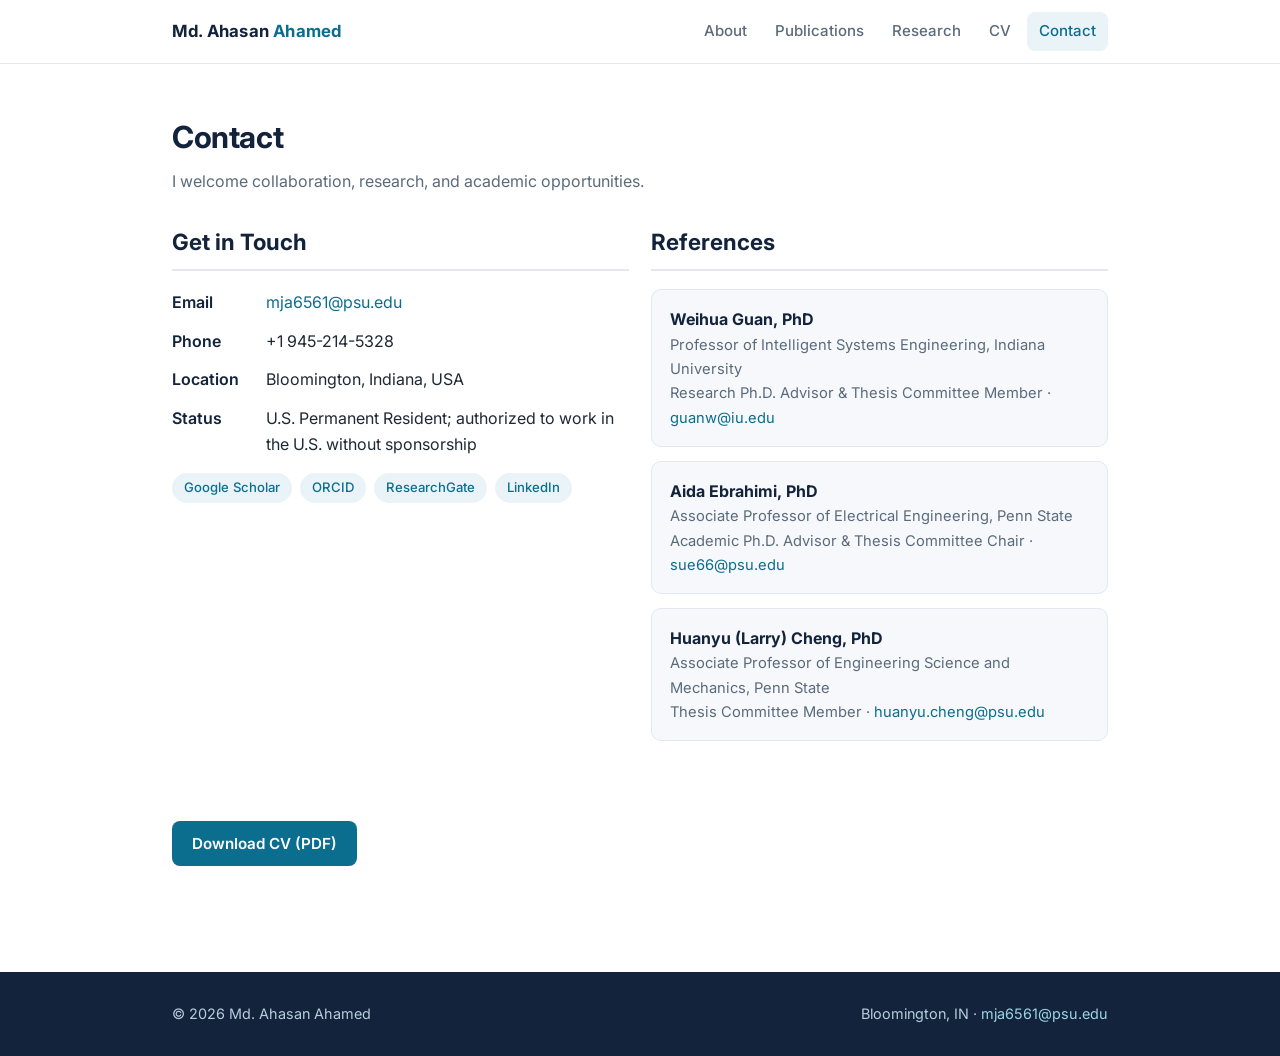
==== contact.html @ d1af14db "Add files via upload" ====
<!DOCTYPE html>
<html lang="en">
<head>
<meta charset="UTF-8">
<meta name="viewport" content="width=device-width, initial-scale=1">
<title>Contact | Md. Ahasan Ahamed</title>
<meta name="description" content="Contact information and professional references for Md. Ahasan Ahamed.">
<link rel="preconnect" href="https://fonts.googleapis.com">
<link href="https://fonts.googleapis.com/css2?family=Inter:wght@400;500;600;700&display=swap" rel="stylesheet">
<style>
/* ===========================================================
   Md. Ahasan Ahamed — Academic Website — shared stylesheet
   =========================================================== */
:root{
  --navy:#12233b; --accent:#0b6e8f; --accent-2:#12a1c9;
  --ink:#1f2933; --muted:#5b6b7b; --line:#e3e8ee;
  --bg:#ffffff; --bg-soft:#f6f8fb; --chip:#eaf4f8;
  --maxw:980px; --radius:10px; --shadow:0 2px 14px rgba(18,35,59,.08);
}
*{box-sizing:border-box}
html{scroll-behavior:smooth}
body{margin:0;font-family:"Inter",-apple-system,BlinkMacSystemFont,"Segoe UI",Roboto,Helvetica,Arial,sans-serif;
  color:var(--ink);background:var(--bg);line-height:1.65;font-size:16px;-webkit-font-smoothing:antialiased}
a{color:var(--accent);text-decoration:none}
a:hover{text-decoration:underline}
img{max-width:100%}
.container{max-width:var(--maxw);margin:0 auto;padding:0 22px}

/* Navbar */
.navbar{position:sticky;top:0;z-index:50;background:rgba(255,255,255,.92);
  backdrop-filter:saturate(180%) blur(8px);border-bottom:1px solid var(--line)}
.nav-inner{max-width:var(--maxw);margin:0 auto;padding:12px 22px;display:flex;
  align-items:center;justify-content:space-between;gap:16px}
.brand{font-weight:700;color:var(--navy);font-size:1.05rem;letter-spacing:.2px}
.brand span{color:var(--accent)}
.nav-links{display:flex;flex-wrap:wrap;gap:4px;list-style:none;margin:0;padding:0}
.nav-links a{display:inline-block;padding:7px 12px;border-radius:8px;color:var(--muted);font-weight:500;font-size:.94rem}
.nav-links a:hover{background:var(--bg-soft);color:var(--navy);text-decoration:none}
.nav-links a.active{color:var(--accent);background:var(--chip)}
.nav-toggle{display:none;background:none;border:1px solid var(--line);border-radius:8px;
  padding:6px 10px;font-size:1.1rem;cursor:pointer;color:var(--navy)}

/* Hero */
.hero{background:linear-gradient(135deg,#0e2036 0%,#123a52 55%,#0b6e8f 100%);color:#fff;padding:64px 0 56px}
.hero-inner{max-width:var(--maxw);margin:0 auto;padding:0 22px;display:grid;
  grid-template-columns:150px 1fr;gap:34px;align-items:center}
.avatar{width:150px;height:150px;border-radius:50%;background:rgba(255,255,255,.12);
  border:3px solid rgba(255,255,255,.35);display:flex;align-items:center;justify-content:center;
  font-size:3rem;font-weight:700;color:#fff;overflow:hidden}
.hero h1{margin:0 0 6px;font-size:2.15rem;letter-spacing:-.5px}
.hero .tagline{margin:0 0 14px;color:#cfe6ef;font-weight:500;font-size:1.02rem}
.hero .loc{color:#b7cede;font-size:.95rem;margin:0 0 16px}
.hero-links{display:flex;flex-wrap:wrap;gap:10px}
.hero-links a{display:inline-block;background:rgba(255,255,255,.12);border:1px solid rgba(255,255,255,.25);
  color:#fff;padding:7px 14px;border-radius:20px;font-size:.88rem;font-weight:500}
.hero-links a:hover{background:rgba(255,255,255,.24);text-decoration:none}

/* Sections */
main{padding:48px 0 60px}
section{margin-bottom:46px}
.page-title{font-size:1.9rem;color:var(--navy);margin:0 0 6px;letter-spacing:-.4px}
.page-sub{color:var(--muted);margin:0 0 30px}
h2.section-title{font-size:1.4rem;color:var(--navy);margin:0 0 18px;padding-bottom:8px;border-bottom:2px solid var(--line)}
h3{color:var(--navy);font-size:1.12rem;margin:26px 0 10px}
p{margin:0 0 14px}
.lead{font-size:1.08rem;color:var(--ink)}
.mission{background:var(--bg-soft);border-left:4px solid var(--accent);padding:16px 20px;
  border-radius:8px;margin:22px 0;color:var(--navy)}
.mission strong{color:var(--accent)}

/* Stats */
.stats{display:grid;grid-template-columns:repeat(4,1fr);gap:16px;margin:28px 0}
.stat{background:var(--bg-soft);border:1px solid var(--line);border-radius:var(--radius);padding:18px 14px;text-align:center}
.stat .num{font-size:1.7rem;font-weight:700;color:var(--accent);line-height:1.1}
.stat .lbl{font-size:.85rem;color:var(--muted);margin-top:4px}

/* Cards */
.cards{display:grid;grid-template-columns:repeat(2,1fr);gap:18px}
.card{background:#fff;border:1px solid var(--line);border-radius:var(--radius);padding:20px 22px;box-shadow:var(--shadow)}
.card h3{margin-top:0}
.chips{display:flex;flex-wrap:wrap;gap:8px;margin:10px 0 4px}
.chip{background:var(--chip);color:var(--accent);border-radius:16px;padding:4px 12px;font-size:.82rem;font-weight:500}

/* Timeline */
.timeline{border-left:2px solid var(--line);margin-left:6px;padding-left:24px}
.tl-item{position:relative;margin-bottom:26px}
.tl-item::before{content:"";position:absolute;left:-31px;top:5px;width:12px;height:12px;
  background:var(--accent);border-radius:50%;border:2px solid #fff;box-shadow:0 0 0 2px var(--accent)}
.tl-item .when{font-size:.85rem;color:var(--accent);font-weight:600}
.tl-item h3{margin:2px 0 2px}
.tl-item .where{color:var(--muted);font-size:.95rem;margin-bottom:6px}
.tl-item ul{margin:6px 0 0;padding-left:18px}
.tl-item li{margin-bottom:4px}

/* Publications */
.pub-group{margin-bottom:34px}
.pub-list{list-style:none;margin:0;padding:0}
.pub{display:flex;gap:14px;padding:16px 0;border-bottom:1px solid var(--line)}
.pub .idx{flex:0 0 30px;font-weight:700;color:var(--accent);font-size:.95rem}
.pub .body{flex:1}
.pub .authors{color:var(--muted);font-size:.94rem}
.pub .authors .me{color:var(--navy);font-weight:700}
.pub .venue{font-style:italic;color:var(--navy)}
.pub .meta{display:flex;flex-wrap:wrap;gap:8px;align-items:center;margin-top:6px}
.badge{font-size:.74rem;font-weight:600;padding:2px 9px;border-radius:12px;text-transform:uppercase;letter-spacing:.4px}
.badge.date{background:var(--chip);color:var(--accent)}
.badge.review{background:#fff4e5;color:#b5651d}
.badge.doi{background:#eef2f7;color:var(--muted)}
.badge.doi a{color:var(--muted)}

/* Contact */
.contact-grid{display:grid;grid-template-columns:1fr 1fr;gap:22px}
.info-row{display:flex;gap:10px;margin-bottom:12px}
.info-row .k{font-weight:600;color:var(--navy);min-width:84px}
.ref-card{background:var(--bg-soft);border:1px solid var(--line);border-radius:var(--radius);padding:16px 18px;margin-bottom:14px}
.ref-card .name{font-weight:700;color:var(--navy)}
.ref-card .role{color:var(--muted);font-size:.92rem}

/* Buttons */
.btn{display:inline-block;background:var(--accent);color:#fff;padding:10px 20px;border-radius:8px;font-weight:600;font-size:.95rem}
.btn:hover{background:#095b76;text-decoration:none}
.btn.ghost{background:transparent;color:var(--accent);border:1px solid var(--accent)}
.btn.ghost:hover{background:var(--chip)}

/* Footer */
footer{background:var(--navy);color:#b7cede;padding:30px 0;font-size:.9rem}
footer .container{display:flex;flex-wrap:wrap;justify-content:space-between;gap:14px}
footer a{color:#9ed4e6}

/* Responsive */
@media (max-width:760px){
  .nav-toggle{display:block}
  .nav-links{display:none;width:100%;flex-direction:column;padding-top:10px}
  .nav-links.open{display:flex}
  .nav-inner{flex-wrap:wrap}
  .hero-inner{grid-template-columns:1fr;text-align:center;justify-items:center;gap:20px}
  .hero-links{justify-content:center}
  .stats{grid-template-columns:repeat(2,1fr)}
  .cards{grid-template-columns:1fr}
  .contact-grid{grid-template-columns:1fr}
}

</style>
</head>
<body>
<nav class="navbar">
  <div class="nav-inner">
    <a class="brand" href="index.html">Md. Ahasan <span>Ahamed</span></a>
    <button class="nav-toggle" aria-label="Menu">&#9776;</button>
    <ul class="nav-links">
      <li><a href="index.html">About</a></li>
      <li><a href="publications.html">Publications</a></li>
      <li><a href="research.html">Research</a></li>
      <li><a href="cv.html">CV</a></li>
      <li><a href="contact.html" class="active">Contact</a></li>
    </ul>
  </div>
</nav>

<main>
<div class="container">
  <h1 class="page-title">Contact</h1>
  <p class="page-sub">I welcome collaboration, research, and academic opportunities.</p>

  <div class="contact-grid">
    <section>
      <h2 class="section-title">Get in Touch</h2>
      <div class="info-row"><span class="k">Email</span><span><a href="mailto:mja6561@psu.edu">mja6561@psu.edu</a></span></div>
      <div class="info-row"><span class="k">Phone</span><span>+1 945-214-5328</span></div>
      <div class="info-row"><span class="k">Location</span><span>Bloomington, Indiana, USA</span></div>
      <div class="info-row"><span class="k">Status</span><span>U.S. Permanent Resident; authorized to work in the U.S. without sponsorship</span></div>
      <div class="chips" style="margin-top:16px">
        <a class="chip" href="https://scholar.google.com/" target="_blank" rel="noopener">Google Scholar</a>
        <a class="chip" href="https://orcid.org/" target="_blank" rel="noopener">ORCID</a>
        <a class="chip" href="https://www.researchgate.net/" target="_blank" rel="noopener">ResearchGate</a>
        <a class="chip" href="https://www.linkedin.com/" target="_blank" rel="noopener">LinkedIn</a>
      </div>
    </section>

    <section>
      <h2 class="section-title">References</h2>
      <div class="ref-card">
        <div class="name">Weihua Guan, PhD</div>
        <div class="role">Professor of Intelligent Systems Engineering, Indiana University</div>
        <div class="role">Research Ph.D. Advisor &amp; Thesis Committee Member &middot; <a href="mailto:guanw@iu.edu">guanw@iu.edu</a></div>
      </div>
      <div class="ref-card">
        <div class="name">Aida Ebrahimi, PhD</div>
        <div class="role">Associate Professor of Electrical Engineering, Penn State</div>
        <div class="role">Academic Ph.D. Advisor &amp; Thesis Committee Chair &middot; <a href="mailto:sue66@psu.edu">sue66@psu.edu</a></div>
      </div>
      <div class="ref-card">
        <div class="name">Huanyu (Larry) Cheng, PhD</div>
        <div class="role">Associate Professor of Engineering Science and Mechanics, Penn State</div>
        <div class="role">Thesis Committee Member &middot; <a href="mailto:huanyu.cheng@psu.edu">huanyu.cheng@psu.edu</a></div>
      </div>
    </section>
  </div>

  <section style="margin-top:20px">
    <p><a class="btn" href="Md_Ahasan_Ahamed_CV.pdf" target="_blank">Download CV (PDF)</a></p>
  </section>

</div>
</main>

<footer>
  <div class="container">
    <div>&copy; 2026 Md. Ahasan Ahamed</div>
    <div>Bloomington, IN &middot; <a href="mailto:mja6561@psu.edu">mja6561@psu.edu</a></div>
  </div>
</footer>
<script>
// mobile nav toggle
document.addEventListener('DOMContentLoaded',function(){
  var t=document.querySelector('.nav-toggle');
  var l=document.querySelector('.nav-links');
  if(t&&l){t.addEventListener('click',function(){l.classList.toggle('open');});}
});

</script>
</body>
</html>
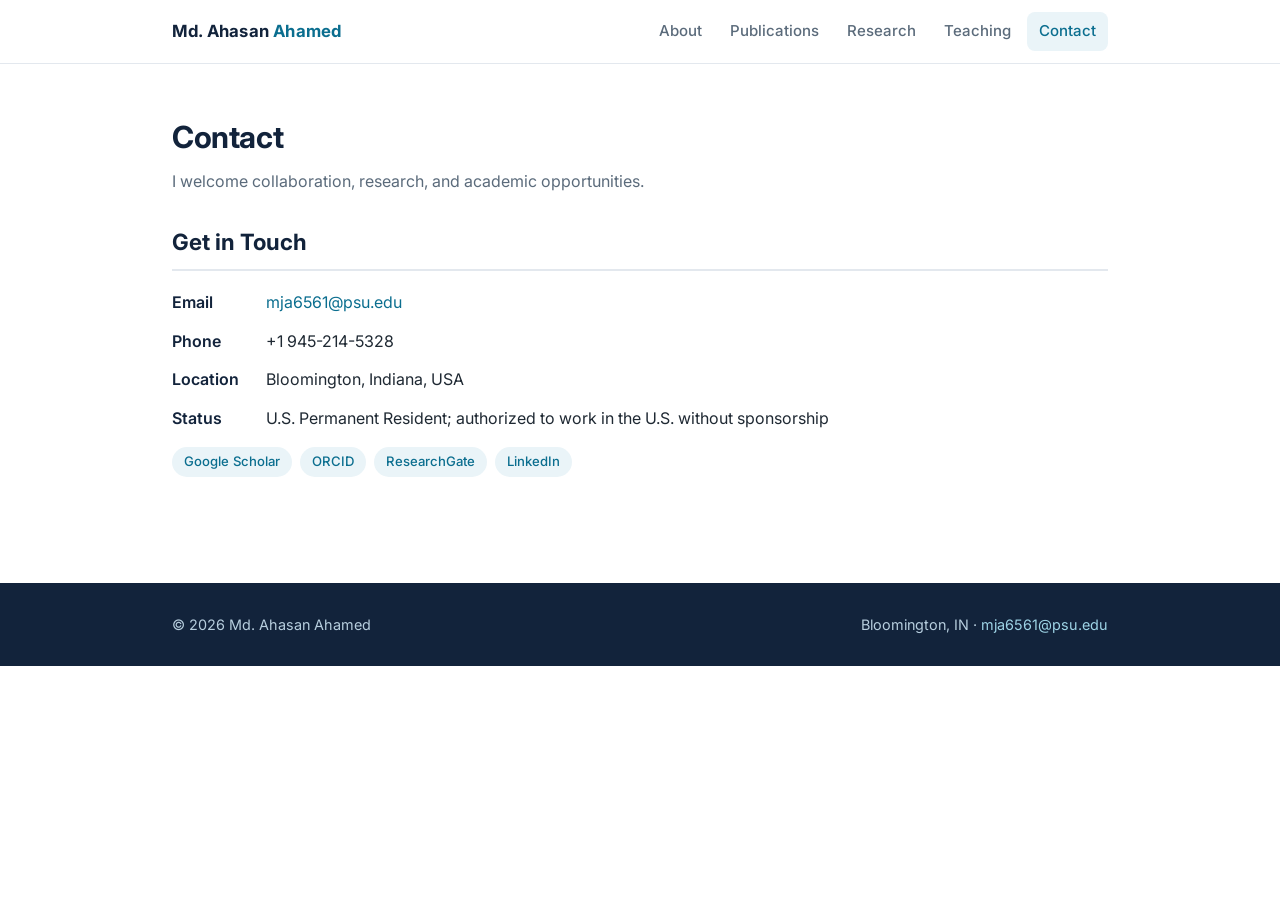
==== commit 6c343053: "Add files via upload" ====
--- a/contact.html
+++ b/contact.html
@@ -4,7 +4,7 @@
 <meta charset="UTF-8">
 <meta name="viewport" content="width=device-width, initial-scale=1">
 <title>Contact | Md. Ahasan Ahamed</title>
-<meta name="description" content="Contact information and professional references for Md. Ahasan Ahamed.">
+<meta name="description" content="Contact information for Md. Ahasan Ahamed.">
 <link rel="preconnect" href="https://fonts.googleapis.com">
 <link href="https://fonts.googleapis.com/css2?family=Inter:wght@400;500;600;700&display=swap" rel="stylesheet">
 <style>
@@ -140,6 +140,26 @@
   .contact-grid{grid-template-columns:1fr}
 }
 
+/* --- Revision additions --- */
+.scholar-cta{display:flex;flex-wrap:wrap;align-items:center;gap:14px;background:var(--bg-soft);
+  border:1px solid var(--line);border-left:4px solid var(--accent);border-radius:10px;padding:16px 20px;margin:0 0 30px}
+.scholar-cta .txt{flex:1;min-width:220px;color:var(--navy)}
+.pub-year{font-size:1.05rem;color:var(--accent);font-weight:700;margin:26px 0 4px;
+  padding-bottom:4px;border-bottom:1px solid var(--line)}
+.proj{display:grid;grid-template-columns:260px 1fr;gap:22px;align-items:start;margin-bottom:34px}
+.proj.rev{grid-template-columns:1fr 260px}
+.proj.rev .fig{order:2}
+.fig{border:1px solid var(--line);border-radius:10px;overflow:hidden;background:var(--bg-soft)}
+.fig img{display:block;width:100%;height:auto}
+.fig .cap{font-size:.78rem;color:var(--muted);padding:8px 10px;border-top:1px solid var(--line)}
+.fig-ph{display:flex;align-items:center;justify-content:center;text-align:center;min-height:170px;
+  color:var(--muted);font-size:.85rem;padding:16px;background:repeating-linear-gradient(45deg,#f2f6fa,#f2f6fa 10px,#eef3f8 10px,#eef3f8 20px)}
+.proj h3{margin-top:0}
+.course{margin:0 0 6px}
+.course-role{color:var(--muted);font-size:.9rem;margin:0 0 10px}
+hr.sep{border:none;border-top:1px solid var(--line);margin:28px 0}
+@media (max-width:760px){.proj,.proj.rev{grid-template-columns:1fr}.proj.rev .fig{order:0}}
+
 </style>
 </head>
 <body>
@@ -151,7 +171,7 @@
       <li><a href="index.html">About</a></li>
       <li><a href="publications.html">Publications</a></li>
       <li><a href="research.html">Research</a></li>
-      <li><a href="cv.html">CV</a></li>
+      <li><a href="teaching.html">Teaching</a></li>
       <li><a href="contact.html" class="active">Contact</a></li>
     </ul>
   </div>
@@ -162,43 +182,18 @@
   <h1 class="page-title">Contact</h1>
   <p class="page-sub">I welcome collaboration, research, and academic opportunities.</p>
 
-  <div class="contact-grid">
-    <section>
-      <h2 class="section-title">Get in Touch</h2>
-      <div class="info-row"><span class="k">Email</span><span><a href="mailto:mja6561@psu.edu">mja6561@psu.edu</a></span></div>
-      <div class="info-row"><span class="k">Phone</span><span>+1 945-214-5328</span></div>
-      <div class="info-row"><span class="k">Location</span><span>Bloomington, Indiana, USA</span></div>
-      <div class="info-row"><span class="k">Status</span><span>U.S. Permanent Resident; authorized to work in the U.S. without sponsorship</span></div>
-      <div class="chips" style="margin-top:16px">
-        <a class="chip" href="https://scholar.google.com/" target="_blank" rel="noopener">Google Scholar</a>
-        <a class="chip" href="https://orcid.org/" target="_blank" rel="noopener">ORCID</a>
-        <a class="chip" href="https://www.researchgate.net/" target="_blank" rel="noopener">ResearchGate</a>
-        <a class="chip" href="https://www.linkedin.com/" target="_blank" rel="noopener">LinkedIn</a>
-      </div>
-    </section>
-
-    <section>
-      <h2 class="section-title">References</h2>
-      <div class="ref-card">
-        <div class="name">Weihua Guan, PhD</div>
-        <div class="role">Professor of Intelligent Systems Engineering, Indiana University</div>
-        <div class="role">Research Ph.D. Advisor &amp; Thesis Committee Member &middot; <a href="mailto:guanw@iu.edu">guanw@iu.edu</a></div>
-      </div>
-      <div class="ref-card">
-        <div class="name">Aida Ebrahimi, PhD</div>
-        <div class="role">Associate Professor of Electrical Engineering, Penn State</div>
-        <div class="role">Academic Ph.D. Advisor &amp; Thesis Committee Chair &middot; <a href="mailto:sue66@psu.edu">sue66@psu.edu</a></div>
-      </div>
-      <div class="ref-card">
-        <div class="name">Huanyu (Larry) Cheng, PhD</div>
-        <div class="role">Associate Professor of Engineering Science and Mechanics, Penn State</div>
-        <div class="role">Thesis Committee Member &middot; <a href="mailto:huanyu.cheng@psu.edu">huanyu.cheng@psu.edu</a></div>
-      </div>
-    </section>
-  </div>
-
-  <section style="margin-top:20px">
-    <p><a class="btn" href="Md_Ahasan_Ahamed_CV.pdf" target="_blank">Download CV (PDF)</a></p>
+  <section>
+    <h2 class="section-title">Get in Touch</h2>
+    <div class="info-row"><span class="k">Email</span><span><a href="mailto:mja6561@psu.edu">mja6561@psu.edu</a></span></div>
+    <div class="info-row"><span class="k">Phone</span><span>+1 945-214-5328</span></div>
+    <div class="info-row"><span class="k">Location</span><span>Bloomington, Indiana, USA</span></div>
+    <div class="info-row"><span class="k">Status</span><span>U.S. Permanent Resident; authorized to work in the U.S. without sponsorship</span></div>
+    <div class="chips" style="margin-top:16px">
+      <a class="chip" href="https://scholar.google.com/citations?user=elt2-ZsAAAAJ&hl=en" target="_blank" rel="noopener">Google Scholar</a>
+      <a class="chip" href="https://orcid.org/" target="_blank" rel="noopener">ORCID</a>
+      <a class="chip" href="https://www.researchgate.net/" target="_blank" rel="noopener">ResearchGate</a>
+      <a class="chip" href="https://www.linkedin.com/" target="_blank" rel="noopener">LinkedIn</a>
+    </div>
   </section>
 
 </div>
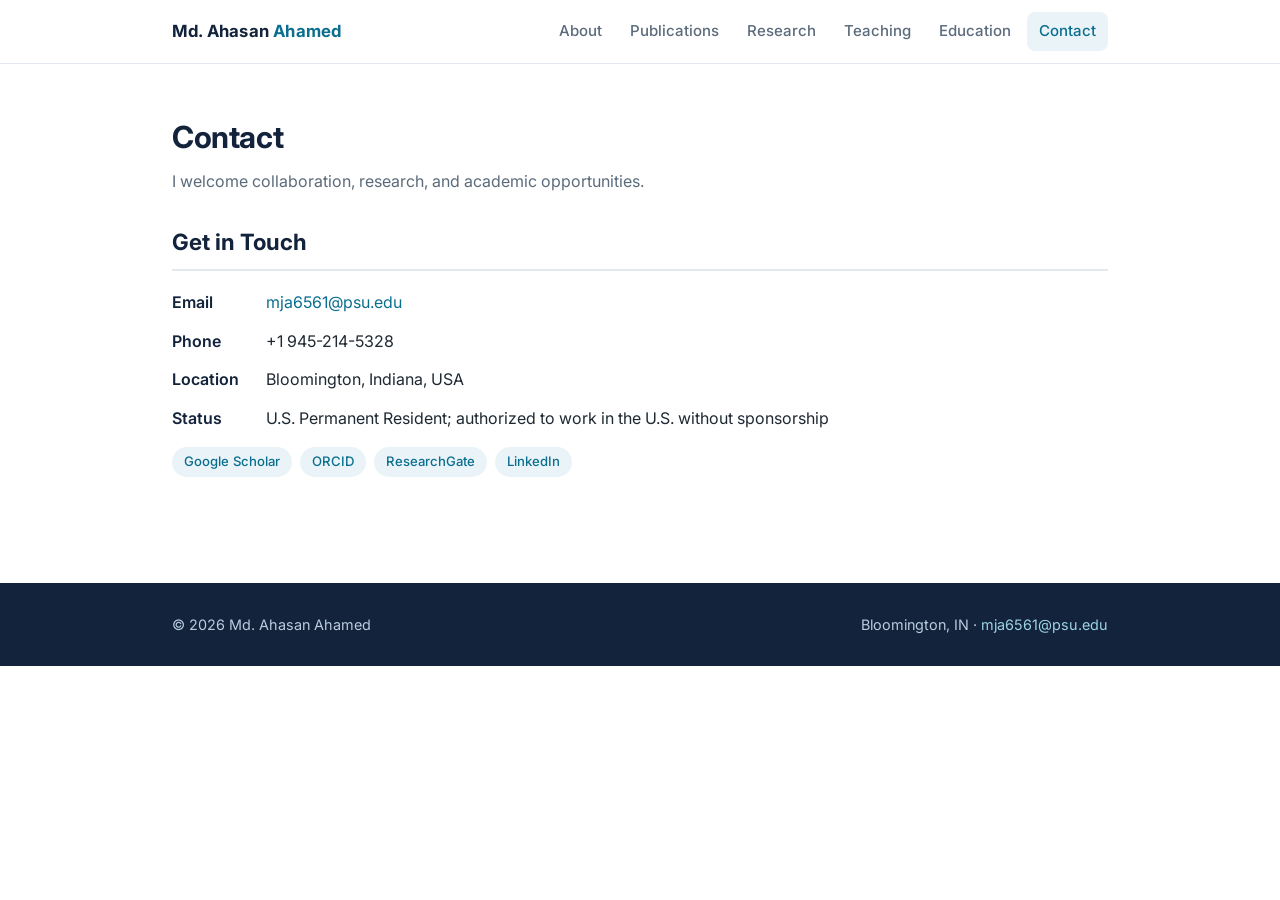
==== commit b5b3db85: "Add files via upload" ====
--- a/contact.html
+++ b/contact.html
@@ -172,6 +172,7 @@
       <li><a href="publications.html">Publications</a></li>
       <li><a href="research.html">Research</a></li>
       <li><a href="teaching.html">Teaching</a></li>
+      <li><a href="education.html">Education</a></li>
       <li><a href="contact.html" class="active">Contact</a></li>
     </ul>
   </div>
@@ -190,8 +191,8 @@
     <div class="info-row"><span class="k">Status</span><span>U.S. Permanent Resident; authorized to work in the U.S. without sponsorship</span></div>
     <div class="chips" style="margin-top:16px">
       <a class="chip" href="https://scholar.google.com/citations?user=elt2-ZsAAAAJ&hl=en" target="_blank" rel="noopener">Google Scholar</a>
-      <a class="chip" href="https://orcid.org/" target="_blank" rel="noopener">ORCID</a>
-      <a class="chip" href="https://www.researchgate.net/" target="_blank" rel="noopener">ResearchGate</a>
+      <a class="chip" href="https://orcid.org/0009-0006-9962-2994" target="_blank" rel="noopener">ORCID</a>
+      <a class="chip" href="https://www.researchgate.net/profile/Md-Ahamed-3?ev=hdr_xprf" target="_blank" rel="noopener">ResearchGate</a>
       <a class="chip" href="https://www.linkedin.com/" target="_blank" rel="noopener">LinkedIn</a>
     </div>
   </section>
